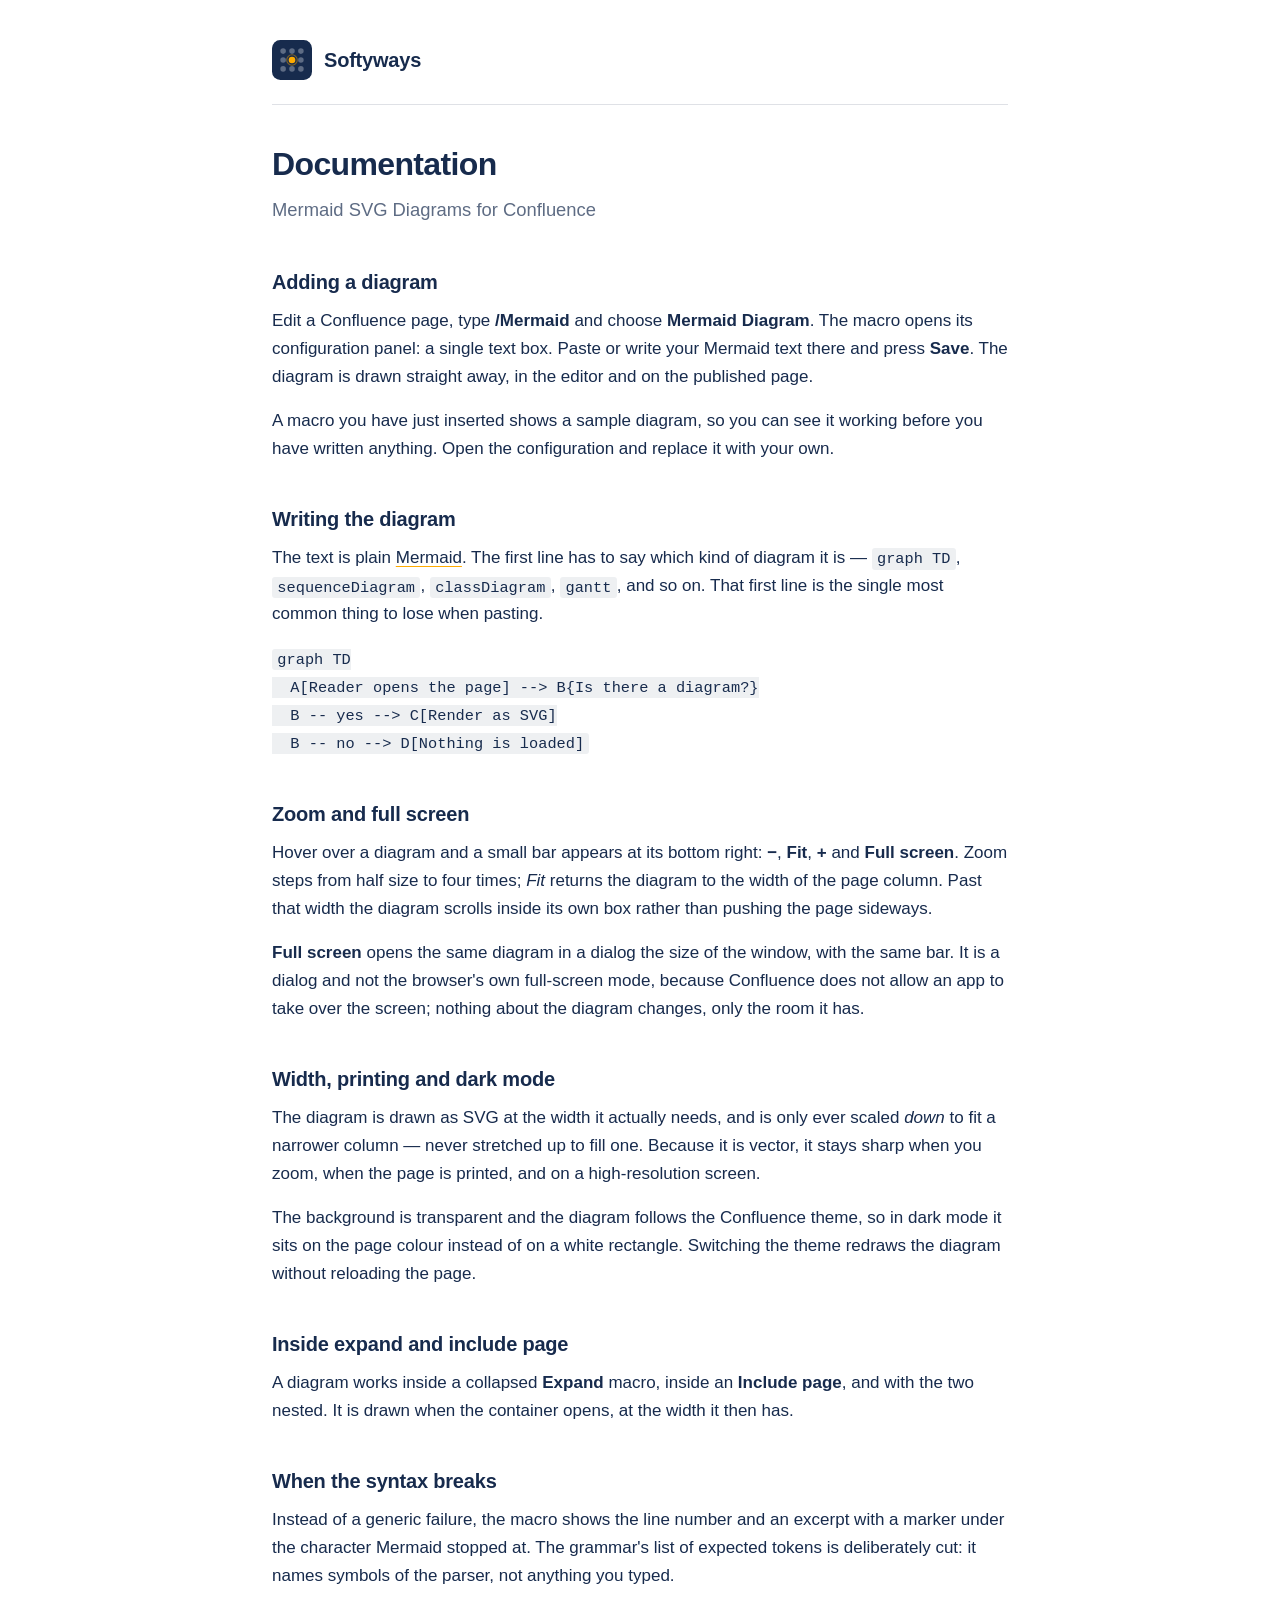
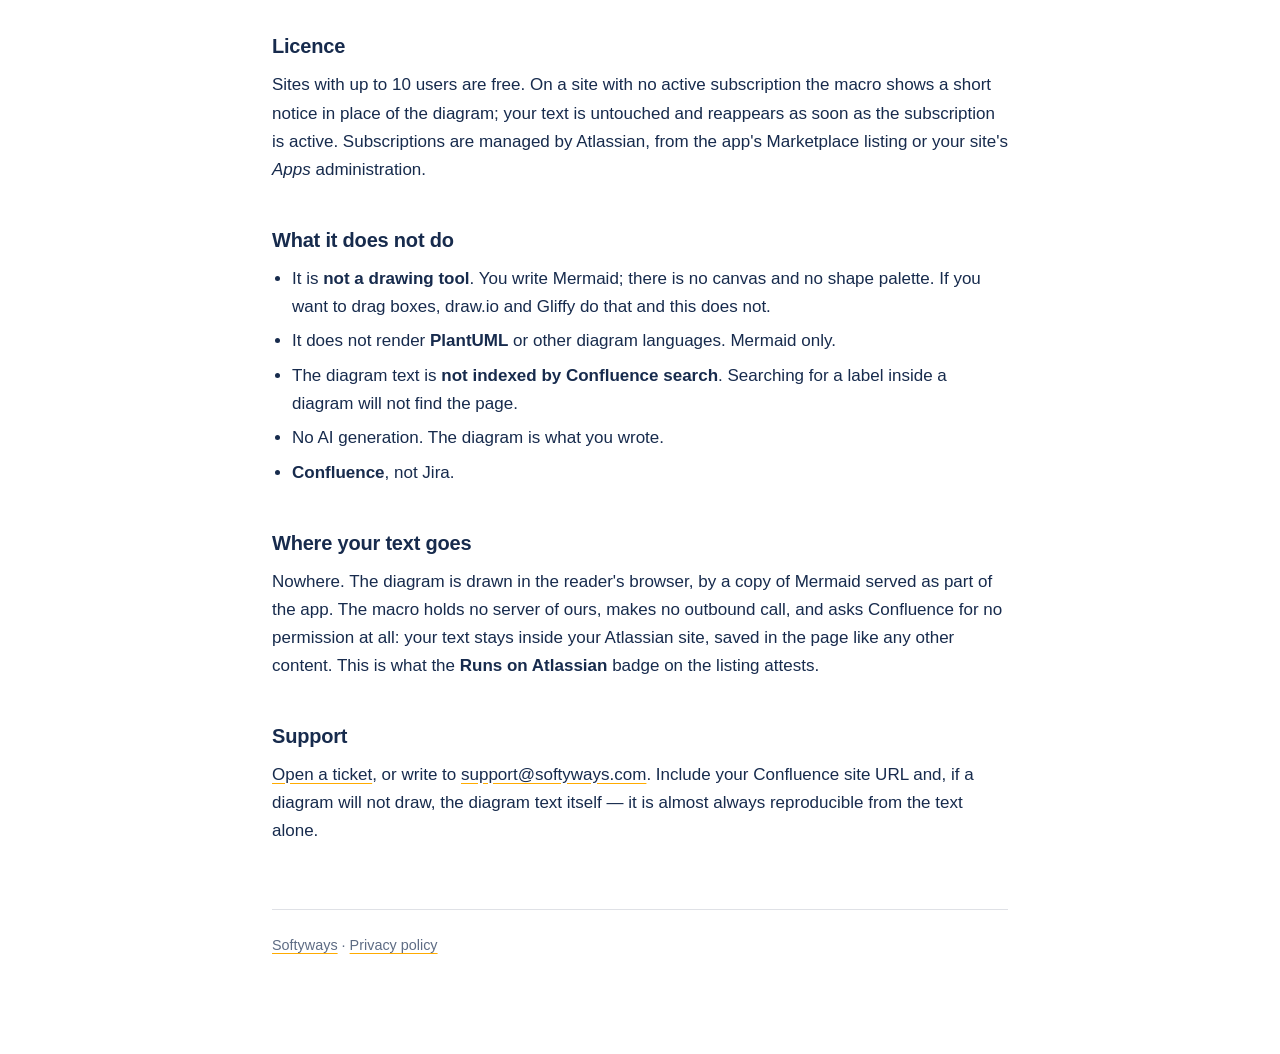
==== documentation-mermaid.html @ 3563610d "Add the documentation page for Mermaid SVG Diagrams Il modulo della versione Marketplace chiede un D" ====
<!doctype html>
<html lang="en">
  <head>
    <meta charset="utf-8" />
    <meta name="viewport" content="width=device-width, initial-scale=1" />
    <title>Documentation — Mermaid SVG Diagrams for Confluence</title>
    <meta
      name="description"
      content="How to add a Mermaid diagram to a Confluence page, how zoom and full screen work, what happens in dark mode and inside containers, and what the app deliberately does not do."
    />
    <link rel="stylesheet" href="style.css" />
  </head>
  <body>
    <header>
      <svg viewBox="0 0 144 144" xmlns="http://www.w3.org/2000/svg" role="img" aria-label="Softyways">
        <rect width="144" height="144" rx="30" fill="#172B4D" />
        <g fill="#5E6C84">
          <circle cx="40" cy="40" r="10" />
          <circle cx="72" cy="40" r="10" />
          <circle cx="104" cy="40" r="10" />
          <circle cx="40" cy="72" r="10" />
          <circle cx="104" cy="72" r="10" />
          <circle cx="40" cy="104" r="10" />
          <circle cx="72" cy="104" r="10" />
          <circle cx="104" cy="104" r="10" />
        </g>
        <circle cx="72" cy="72" r="19" fill="none" stroke="#FFAB00" stroke-width="4" opacity="0.45" />
        <circle cx="72" cy="72" r="12" fill="#FFAB00" />
      </svg>
      <a href="./">Softyways</a>
    </header>

    <main>
      <h1>Documentation</h1>
      <p class="lead">Mermaid SVG Diagrams for Confluence</p>

      <h2>Adding a diagram</h2>
      <p>
        Edit a Confluence page, type <strong>/Mermaid</strong> and choose <strong>Mermaid Diagram</strong>. The macro
        opens its configuration panel: a single text box. Paste or write your Mermaid text there and press
        <strong>Save</strong>. The diagram is drawn straight away, in the editor and on the published page.
      </p>
      <p>
        A macro you have just inserted shows a sample diagram, so you can see it working before you have written
        anything. Open the configuration and replace it with your own.
      </p>

      <h2>Writing the diagram</h2>
      <p>
        The text is plain <a href="https://mermaid.js.org/">Mermaid</a>. The first line has to say which kind of diagram
        it is — <code>graph TD</code>, <code>sequenceDiagram</code>, <code>classDiagram</code>, <code>gantt</code>, and
        so on. That first line is the single most common thing to lose when pasting.
      </p>
      <pre><code>graph TD
  A[Reader opens the page] --&gt; B{Is there a diagram?}
  B -- yes --&gt; C[Render as SVG]
  B -- no --&gt; D[Nothing is loaded]</code></pre>

      <h2>Zoom and full screen</h2>
      <p>
        Hover over a diagram and a small bar appears at its bottom right: <strong>−</strong>, <strong>Fit</strong>,
        <strong>+</strong> and <strong>Full screen</strong>. Zoom steps from half size to four times; <em>Fit</em>
        returns the diagram to the width of the page column. Past that width the diagram scrolls inside its own box
        rather than pushing the page sideways.
      </p>
      <p>
        <strong>Full screen</strong> opens the same diagram in a dialog the size of the window, with the same bar. It is
        a dialog and not the browser's own full-screen mode, because Confluence does not allow an app to take over the
        screen; nothing about the diagram changes, only the room it has.
      </p>

      <h2>Width, printing and dark mode</h2>
      <p>
        The diagram is drawn as SVG at the width it actually needs, and is only ever scaled <em>down</em> to fit a
        narrower column — never stretched up to fill one. Because it is vector, it stays sharp when you zoom, when the
        page is printed, and on a high-resolution screen.
      </p>
      <p>
        The background is transparent and the diagram follows the Confluence theme, so in dark mode it sits on the page
        colour instead of on a white rectangle. Switching the theme redraws the diagram without reloading the page.
      </p>

      <h2>Inside expand and include page</h2>
      <p>
        A diagram works inside a collapsed <strong>Expand</strong> macro, inside an <strong>Include page</strong>, and
        with the two nested. It is drawn when the container opens, at the width it then has.
      </p>

      <h2>When the syntax breaks</h2>
      <p>
        Instead of a generic failure, the macro shows the line number and an excerpt with a marker under the character
        Mermaid stopped at. The grammar's list of expected tokens is deliberately cut: it names symbols of the parser,
        not anything you typed.
      </p>

      <h2>Licence</h2>
      <p>
        Sites with up to 10 users are free. On a site with no active subscription the macro shows a short notice in
        place of the diagram; your text is untouched and reappears as soon as the subscription is active. Subscriptions
        are managed by Atlassian, from the app's Marketplace listing or your site's <em>Apps</em> administration.
      </p>

      <h2>What it does not do</h2>
      <ul>
        <li>
          It is <strong>not a drawing tool</strong>. You write Mermaid; there is no canvas and no shape palette. If you
          want to drag boxes, draw.io and Gliffy do that and this does not.
        </li>
        <li>It does not render <strong>PlantUML</strong> or other diagram languages. Mermaid only.</li>
        <li>
          The diagram text is <strong>not indexed by Confluence search</strong>. Searching for a label inside a diagram
          will not find the page.
        </li>
        <li>No AI generation. The diagram is what you wrote.</li>
        <li><strong>Confluence</strong>, not Jira.</li>
      </ul>

      <h2>Where your text goes</h2>
      <p>
        Nowhere. The diagram is drawn in the reader's browser, by a copy of Mermaid served as part of the app. The macro
        holds no server of ours, makes no outbound call, and asks Confluence for no permission at all: your text stays
        inside your Atlassian site, saved in the page like any other content. This is what the
        <strong>Runs on Atlassian</strong> badge on the listing attests.
      </p>

      <h2>Support</h2>
      <p>
        <a href="https://andysoftydev.atlassian.net/servicedesk/customer/portal/1">Open a ticket</a>, or write to
        <a href="mailto:support@softyways.com">support@softyways.com</a>. Include your Confluence site URL and, if a
        diagram will not draw, the diagram text itself — it is almost always reproducible from the text alone.
      </p>
    </main>

    <footer>
      <p><a href="./">Softyways</a> · <a href="privacy-mermaid.html">Privacy policy</a></p>
    </footer>
  </body>
</html>
---- style.css ----
/*
 * One stylesheet for the whole site. No framework, no fonts to fetch: the two
 * pages here exist to be read by a compliance reviewer and by Atlassian's app
 * reviewer, and both should get them instantly on any connection.
 */

:root {
  --ink: #172b4d;
  --muted: #5e6c84;
  --line: #dfe1e6;
  --accent: #ffab00;
  --paper: #ffffff;
}

@media (prefers-color-scheme: dark) {
  :root {
    --ink: #e6edf7;
    --muted: #9fb0c9;
    --line: #2c3e5d;
    --paper: #10182a;
  }
}

* {
  box-sizing: border-box;
}

body {
  margin: 0;
  padding: 0 1.25rem 5rem;
  background: var(--paper);
  color: var(--ink);
  font: 17px/1.65 -apple-system, "Segoe UI", Roboto, Helvetica, Arial, sans-serif;
  -webkit-text-size-adjust: 100%;
}

main,
header {
  max-width: 46rem;
  margin: 0 auto;
}

header {
  display: flex;
  align-items: center;
  gap: 0.75rem;
  padding: 2.5rem 0 1.5rem;
  border-bottom: 1px solid var(--line);
  margin-bottom: 2.5rem;
}

header svg {
  width: 40px;
  height: 40px;
  flex: none;
}

header a {
  color: inherit;
  text-decoration: none;
  font-weight: 700;
  font-size: 1.25rem;
  letter-spacing: -0.01em;
}

h1 {
  font-size: 2rem;
  line-height: 1.2;
  letter-spacing: -0.02em;
  margin: 0 0 0.75rem;
}

h2 {
  font-size: 1.25rem;
  margin: 2.5rem 0 0.5rem;
  letter-spacing: -0.01em;
}

h3 {
  font-size: 1.05rem;
  margin: 1.75rem 0 0.35rem;
}

p,
ul {
  margin: 0 0 1rem;
}

ul {
  padding-left: 1.25rem;
}

li {
  margin-bottom: 0.4rem;
}

a {
  color: inherit;
  text-decoration-color: var(--accent);
  text-underline-offset: 3px;
}

.lead {
  font-size: 1.15rem;
  color: var(--muted);
}

.date {
  color: var(--muted);
  font-size: 0.9rem;
}

.callout {
  border-left: 3px solid var(--accent);
  padding: 0.75rem 0 0.75rem 1rem;
  margin: 1.5rem 0;
  background: color-mix(in srgb, var(--accent) 7%, transparent);
}

.callout p:last-child {
  margin-bottom: 0;
}

/* Wide content must scroll inside itself, never push the page sideways. */
.scroll {
  overflow-x: auto;
  margin: 0 0 1.25rem;
}

table {
  border-collapse: collapse;
  width: 100%;
  min-width: 34rem;
  font-size: 0.95rem;
}

th,
td {
  text-align: left;
  vertical-align: top;
  padding: 0.6rem 0.75rem;
  border-bottom: 1px solid var(--line);
}

th {
  font-weight: 600;
  background: color-mix(in srgb, var(--ink) 5%, transparent);
}

code {
  font-family: ui-monospace, SFMono-Regular, Menlo, Consolas, monospace;
  font-size: 0.9em;
  background: color-mix(in srgb, var(--ink) 7%, transparent);
  padding: 0.1em 0.35em;
  border-radius: 3px;
}

footer {
  max-width: 46rem;
  margin: 4rem auto 0;
  padding-top: 1.5rem;
  border-top: 1px solid var(--line);
  color: var(--muted);
  font-size: 0.9rem;
}
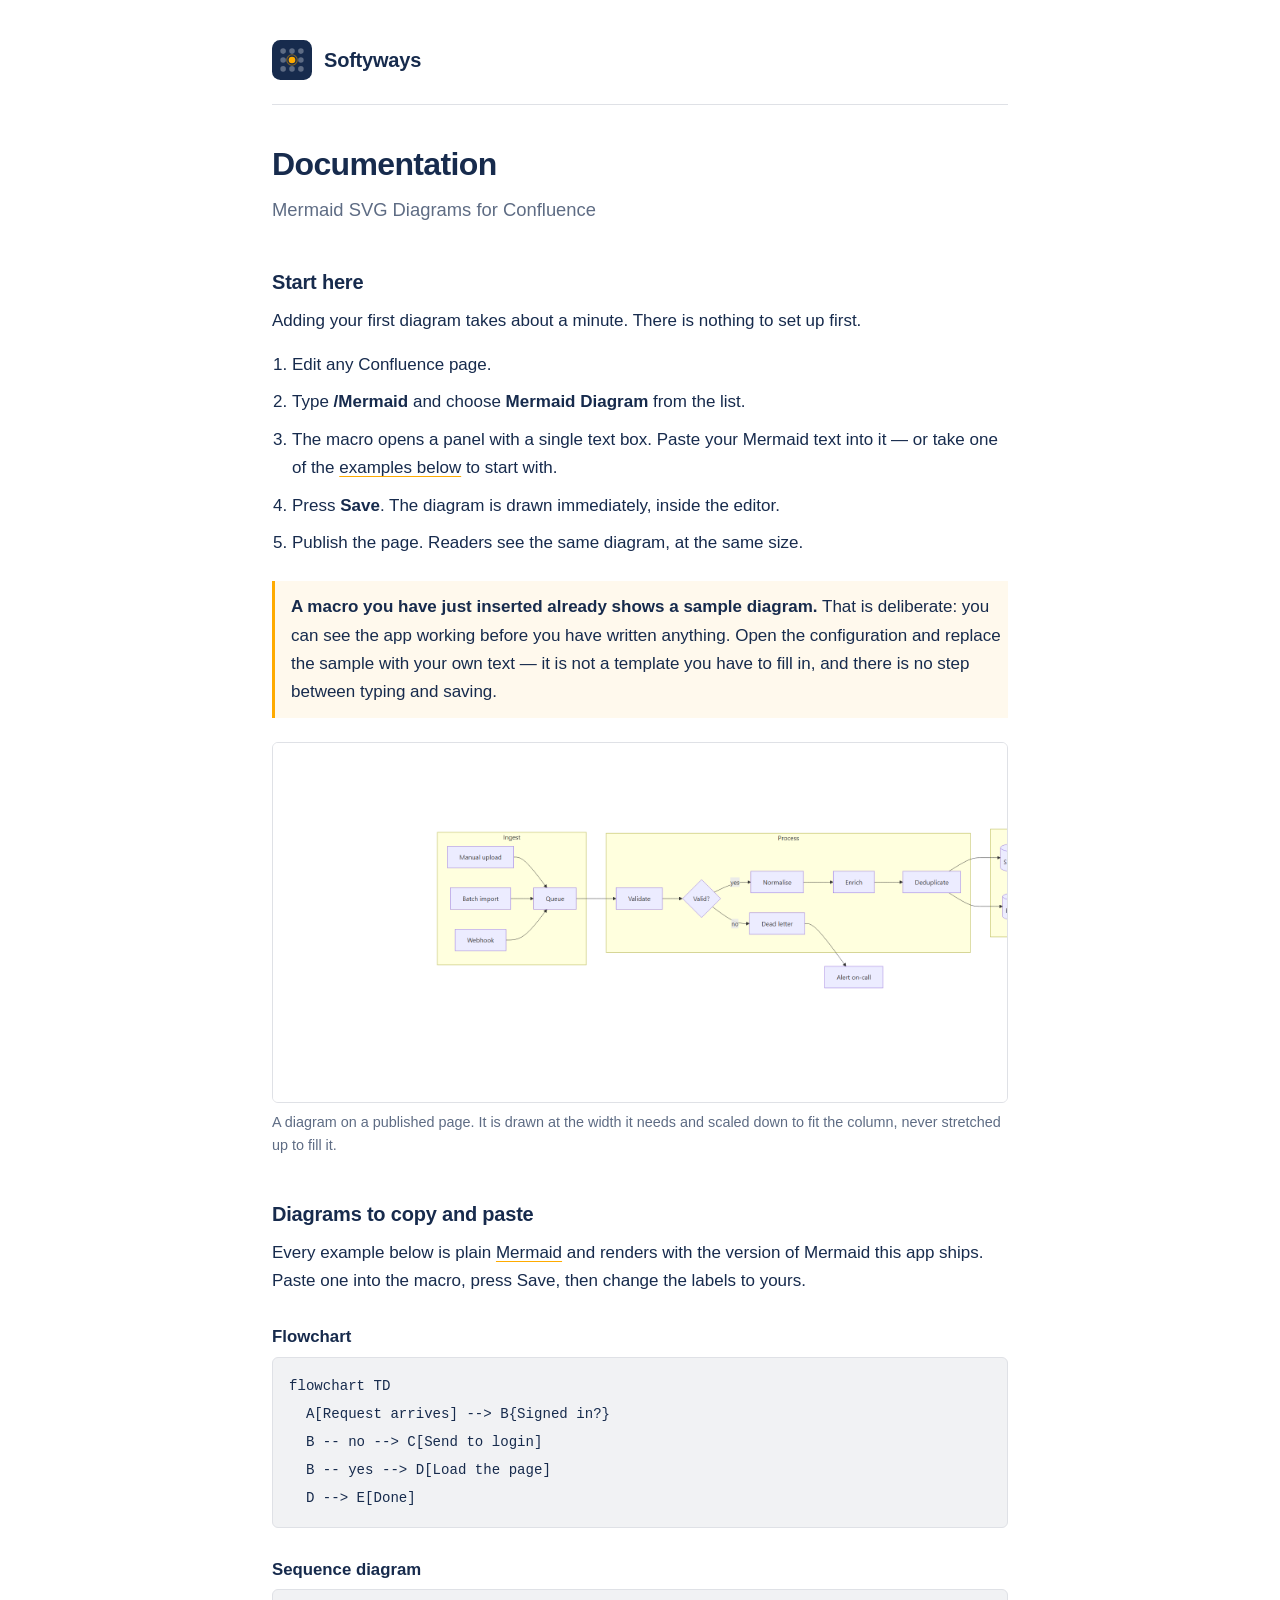
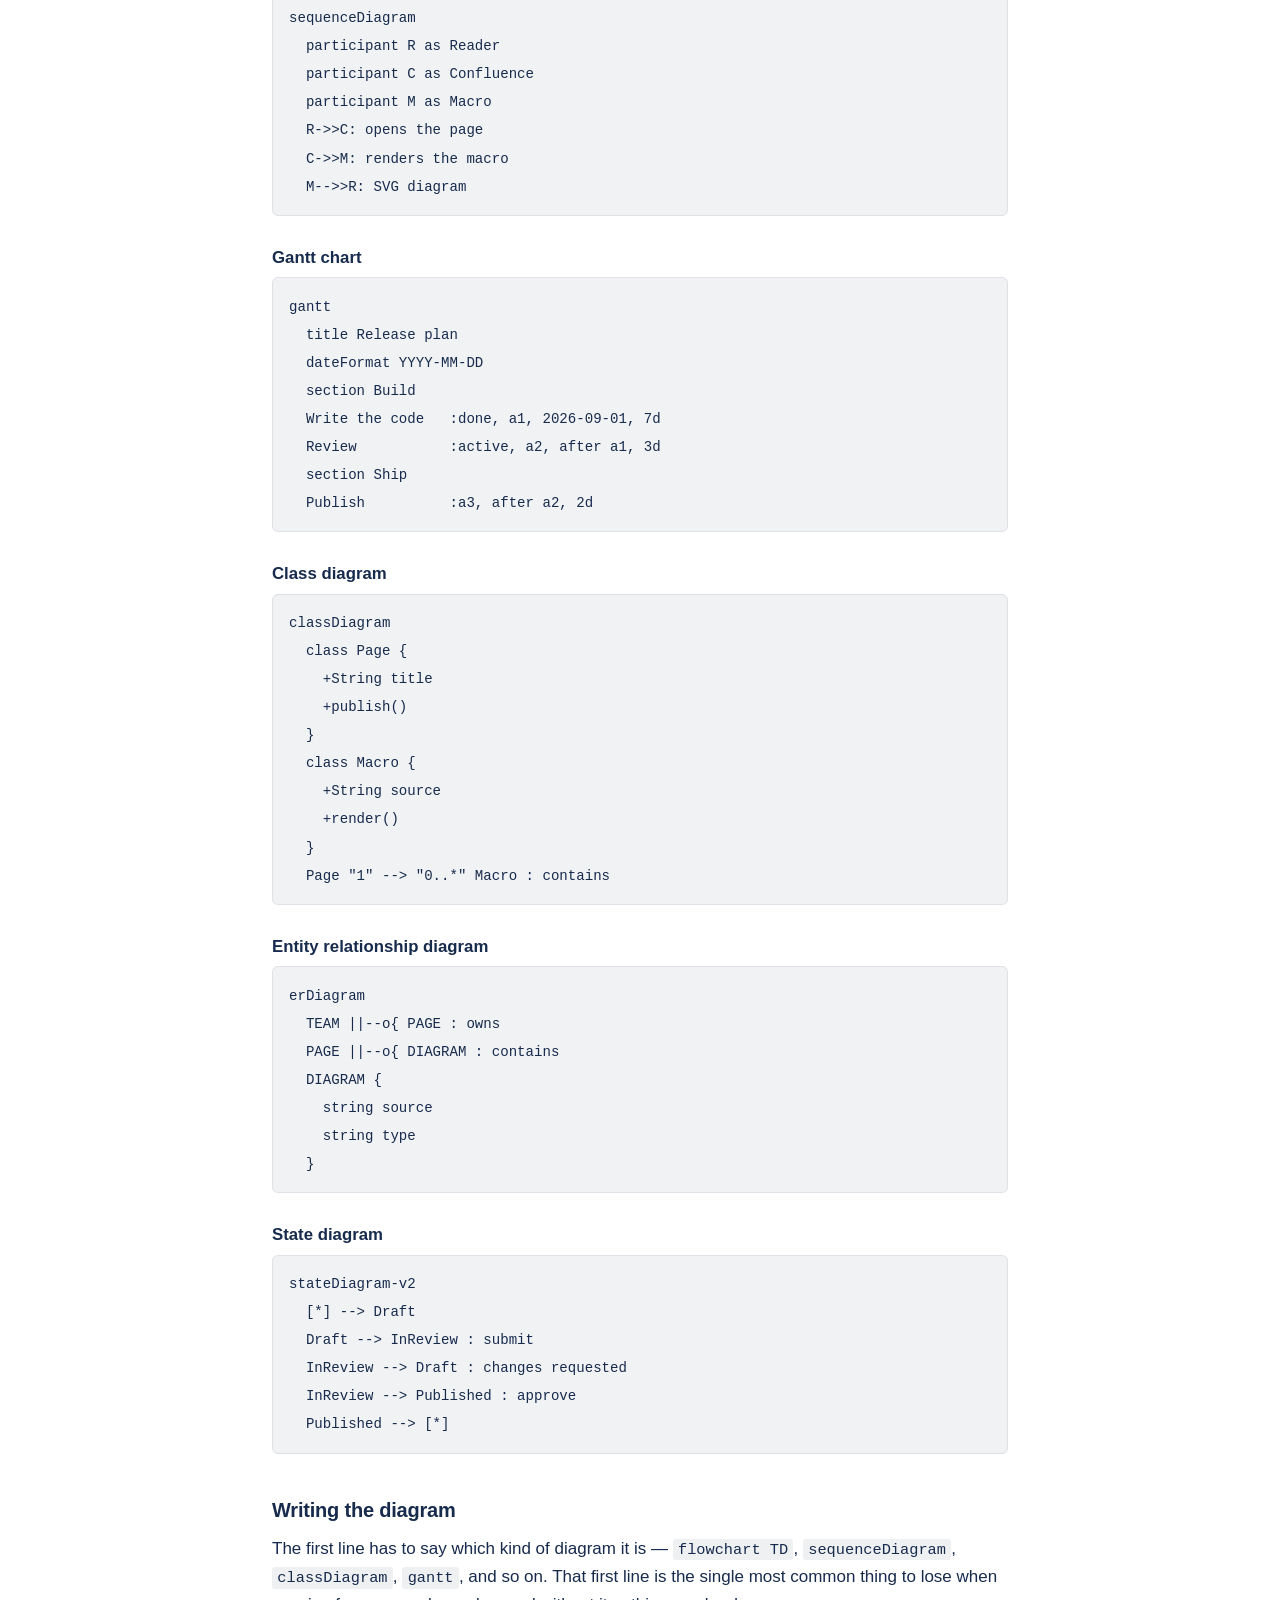
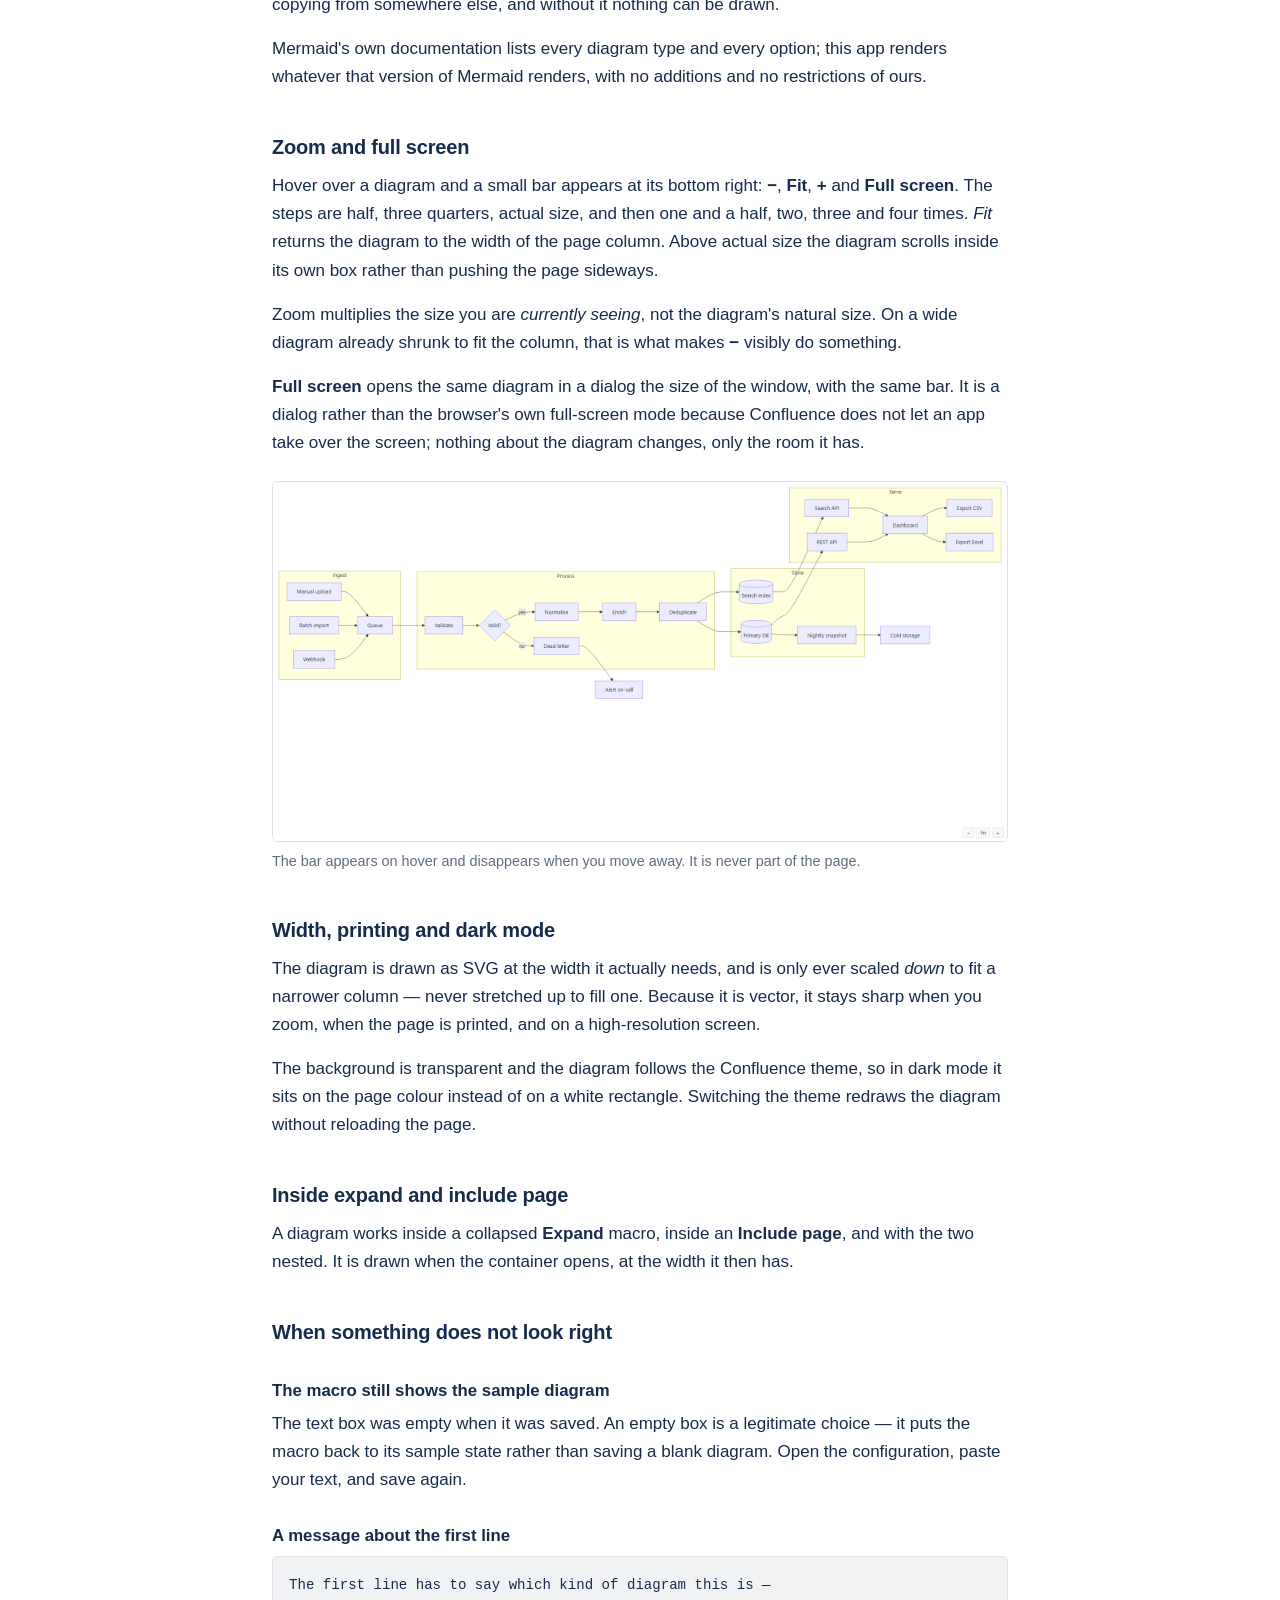
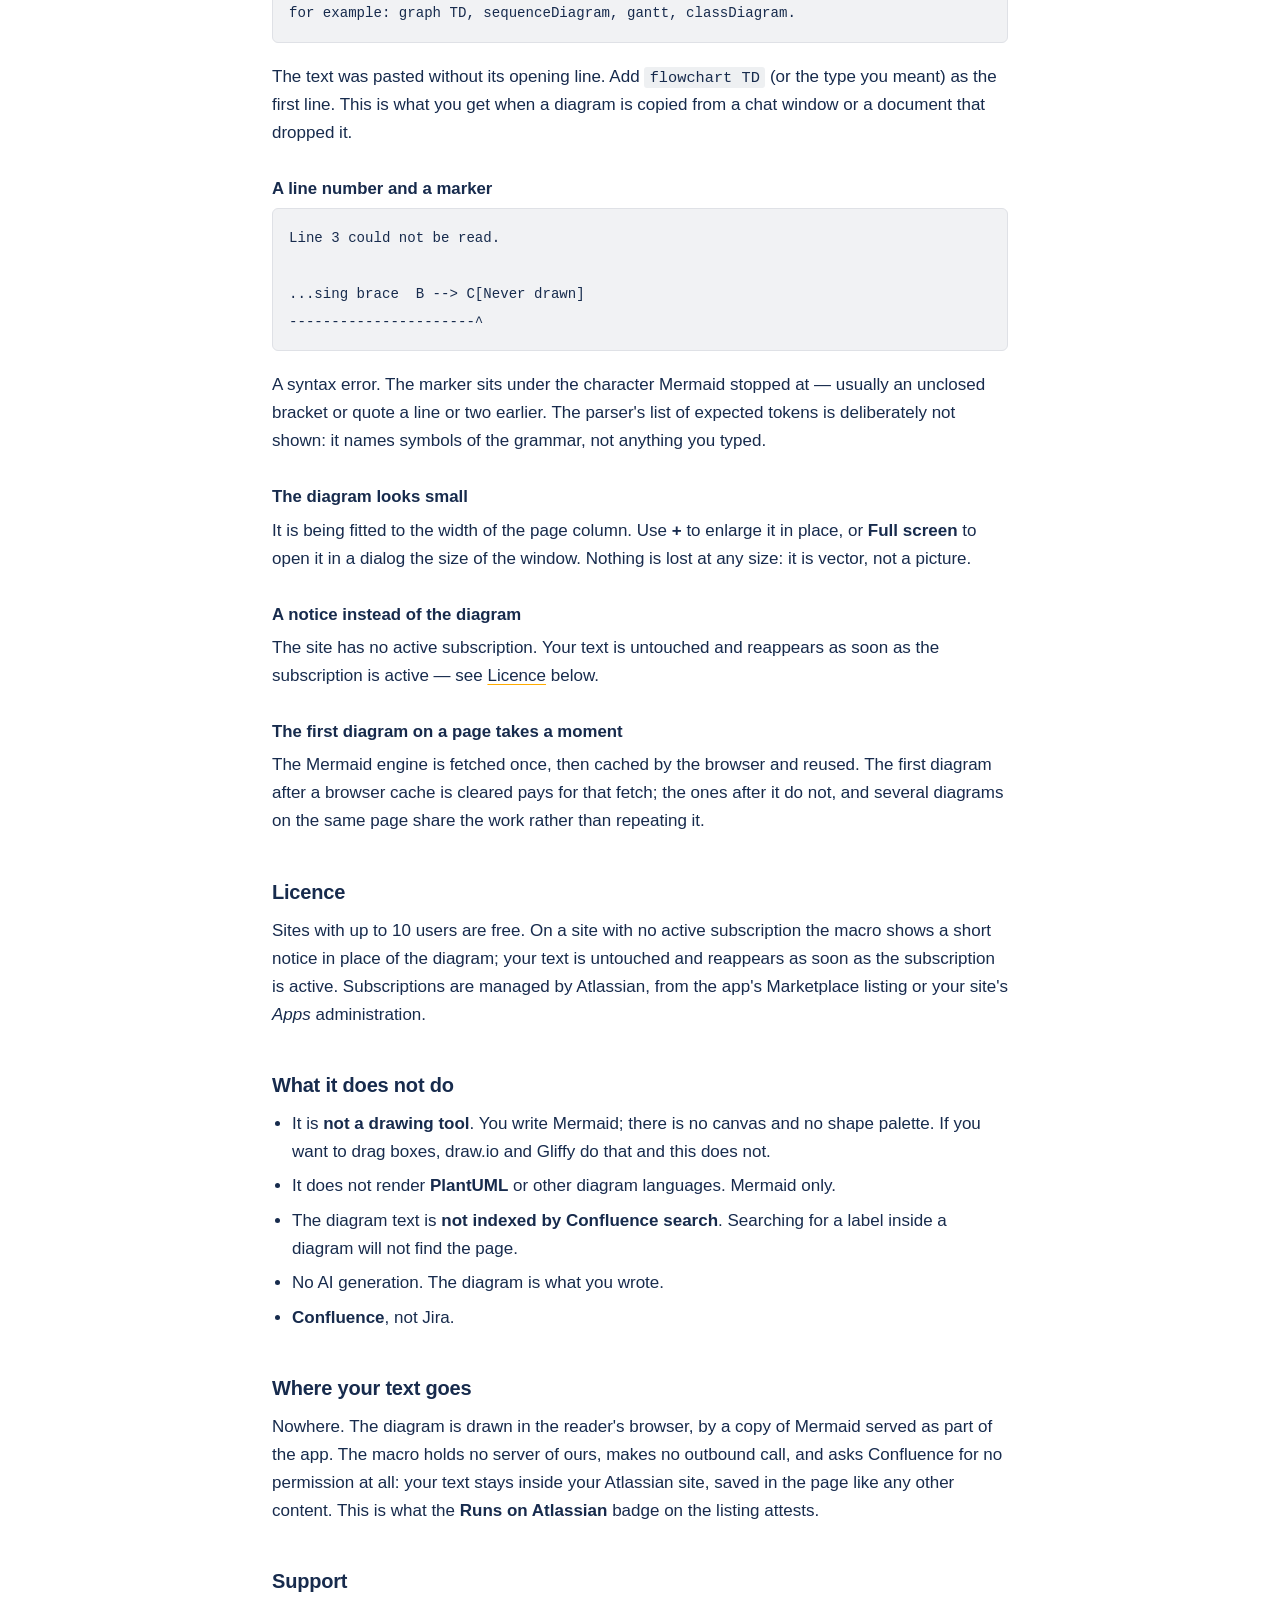
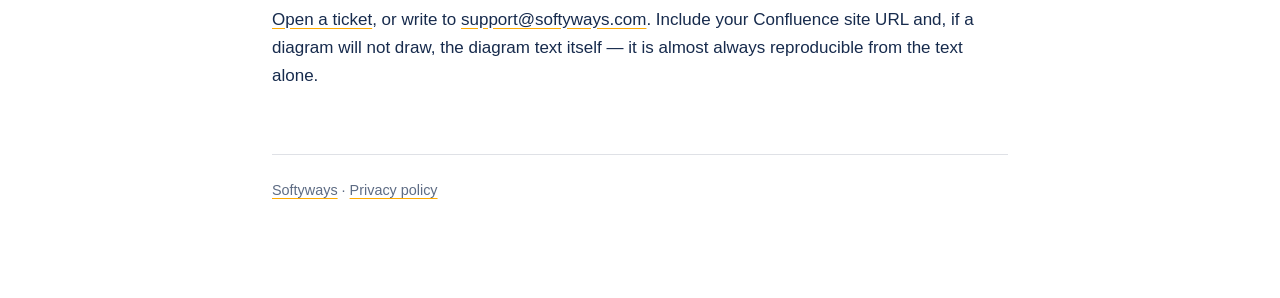
==== commit b5333d20: "Documentazione Mermaid: da accurata a usabile La pagina diceva cose vere ma non serviva a chi ha app" ====
--- a/documentation-mermaid.html
+++ b/documentation-mermaid.html
@@ -6,7 +6,7 @@
     <title>Documentation — Mermaid SVG Diagrams for Confluence</title>
     <meta
       name="description"
-      content="How to add a Mermaid diagram to a Confluence page, how zoom and full screen work, what happens in dark mode and inside containers, and what the app deliberately does not do."
+      content="How to add a Mermaid diagram to a Confluence page in under a minute, diagrams you can copy and paste, how zoom and full screen work, what happens in dark mode and inside containers, and what to do when nothing appears."
     />
     <link rel="stylesheet" href="style.css" />
   </head>
@@ -34,42 +34,140 @@
       <h1>Documentation</h1>
       <p class="lead">Mermaid SVG Diagrams for Confluence</p>
 
-      <h2>Adding a diagram</h2>
-      <p>
-        Edit a Confluence page, type <strong>/Mermaid</strong> and choose <strong>Mermaid Diagram</strong>. The macro
-        opens its configuration panel: a single text box. Paste or write your Mermaid text there and press
-        <strong>Save</strong>. The diagram is drawn straight away, in the editor and on the published page.
-      </p>
-      <p>
-        A macro you have just inserted shows a sample diagram, so you can see it working before you have written
-        anything. Open the configuration and replace it with your own.
-      </p>
-
-      <h2>Writing the diagram</h2>
-      <p>
-        The text is plain <a href="https://mermaid.js.org/">Mermaid</a>. The first line has to say which kind of diagram
-        it is — <code>graph TD</code>, <code>sequenceDiagram</code>, <code>classDiagram</code>, <code>gantt</code>, and
-        so on. That first line is the single most common thing to lose when pasting.
-      </p>
-      <pre><code>graph TD
-  A[Reader opens the page] --&gt; B{Is there a diagram?}
-  B -- yes --&gt; C[Render as SVG]
-  B -- no --&gt; D[Nothing is loaded]</code></pre>
-
-      <h2>Zoom and full screen</h2>
+      <h2 id="start">Start here</h2>
+      <p>Adding your first diagram takes about a minute. There is nothing to set up first.</p>
+      <ol>
+        <li>Edit any Confluence page.</li>
+        <li>
+          Type <strong>/Mermaid</strong> and choose <strong>Mermaid Diagram</strong> from the list.
+        </li>
+        <li>
+          The macro opens a panel with a single text box. Paste your Mermaid text into it — or take one of the
+          <a href="#examples">examples below</a> to start with.
+        </li>
+        <li>Press <strong>Save</strong>. The diagram is drawn immediately, inside the editor.</li>
+        <li>Publish the page. Readers see the same diagram, at the same size.</li>
+      </ol>
+
+      <div class="callout">
+        <p>
+          <strong>A macro you have just inserted already shows a sample diagram.</strong> That is deliberate: you can
+          see the app working before you have written anything. Open the configuration and replace the sample with your
+          own text — it is not a template you have to fill in, and there is no step between typing and saving.
+        </p>
+      </div>
+
+      <figure>
+        <img
+          src="doc-mermaid-page.png"
+          alt="A flowchart rendered on a Confluence page, filling the width of the column"
+          loading="lazy"
+        />
+        <figcaption>
+          A diagram on a published page. It is drawn at the width it needs and scaled down to fit the column, never
+          stretched up to fill it.
+        </figcaption>
+      </figure>
+
+      <h2 id="examples">Diagrams to copy and paste</h2>
+      <p>
+        Every example below is plain <a href="https://mermaid.js.org/">Mermaid</a> and renders with the version of
+        Mermaid this app ships. Paste one into the macro, press Save, then change the labels to yours.
+      </p>
+
+      <h3>Flowchart</h3>
+      <pre><code>flowchart TD
+  A[Request arrives] --&gt; B{Signed in?}
+  B -- no --&gt; C[Send to login]
+  B -- yes --&gt; D[Load the page]
+  D --&gt; E[Done]</code></pre>
+
+      <h3>Sequence diagram</h3>
+      <pre><code>sequenceDiagram
+  participant R as Reader
+  participant C as Confluence
+  participant M as Macro
+  R-&gt;&gt;C: opens the page
+  C-&gt;&gt;M: renders the macro
+  M--&gt;&gt;R: SVG diagram</code></pre>
+
+      <h3>Gantt chart</h3>
+      <pre><code>gantt
+  title Release plan
+  dateFormat YYYY-MM-DD
+  section Build
+  Write the code   :done, a1, 2026-09-01, 7d
+  Review           :active, a2, after a1, 3d
+  section Ship
+  Publish          :a3, after a2, 2d</code></pre>
+
+      <h3>Class diagram</h3>
+      <pre><code>classDiagram
+  class Page {
+    +String title
+    +publish()
+  }
+  class Macro {
+    +String source
+    +render()
+  }
+  Page "1" --&gt; "0..*" Macro : contains</code></pre>
+
+      <h3>Entity relationship diagram</h3>
+      <pre><code>erDiagram
+  TEAM ||--o{ PAGE : owns
+  PAGE ||--o{ DIAGRAM : contains
+  DIAGRAM {
+    string source
+    string type
+  }</code></pre>
+
+      <h3>State diagram</h3>
+      <pre><code>stateDiagram-v2
+  [*] --&gt; Draft
+  Draft --&gt; InReview : submit
+  InReview --&gt; Draft : changes requested
+  InReview --&gt; Published : approve
+  Published --&gt; [*]</code></pre>
+
+      <h2 id="writing">Writing the diagram</h2>
+      <p>
+        The first line has to say which kind of diagram it is — <code>flowchart TD</code>,
+        <code>sequenceDiagram</code>, <code>classDiagram</code>, <code>gantt</code>, and so on. That first line is the
+        single most common thing to lose when copying from somewhere else, and without it nothing can be drawn.
+      </p>
+      <p>
+        Mermaid's own documentation lists every diagram type and every option; this app renders whatever that version
+        of Mermaid renders, with no additions and no restrictions of ours.
+      </p>
+
+      <h2 id="zoom">Zoom and full screen</h2>
       <p>
         Hover over a diagram and a small bar appears at its bottom right: <strong>−</strong>, <strong>Fit</strong>,
-        <strong>+</strong> and <strong>Full screen</strong>. Zoom steps from half size to four times; <em>Fit</em>
-        returns the diagram to the width of the page column. Past that width the diagram scrolls inside its own box
-        rather than pushing the page sideways.
+        <strong>+</strong> and <strong>Full screen</strong>. The steps are half, three quarters, actual size, and then
+        one and a half, two, three and four times. <em>Fit</em> returns the diagram to the width of the page column.
+        Above actual size the diagram scrolls inside its own box rather than pushing the page sideways.
+      </p>
+      <p>
+        Zoom multiplies the size you are <em>currently seeing</em>, not the diagram's natural size. On a wide diagram
+        already shrunk to fit the column, that is what makes <strong>−</strong> visibly do something.
       </p>
       <p>
         <strong>Full screen</strong> opens the same diagram in a dialog the size of the window, with the same bar. It is
-        a dialog and not the browser's own full-screen mode, because Confluence does not allow an app to take over the
+        a dialog rather than the browser's own full-screen mode because Confluence does not let an app take over the
         screen; nothing about the diagram changes, only the room it has.
       </p>
 
-      <h2>Width, printing and dark mode</h2>
+      <figure>
+        <img
+          src="doc-mermaid-zoom.png"
+          alt="The zoom bar at the bottom right of a diagram, showing minus, Fit and plus"
+          loading="lazy"
+        />
+        <figcaption>The bar appears on hover and disappears when you move away. It is never part of the page.</figcaption>
+      </figure>
+
+      <h2 id="width">Width, printing and dark mode</h2>
       <p>
         The diagram is drawn as SVG at the width it actually needs, and is only ever scaled <em>down</em> to fit a
         narrower column — never stretched up to fill one. Because it is vector, it stays sharp when you zoom, when the
@@ -80,27 +178,67 @@
         colour instead of on a white rectangle. Switching the theme redraws the diagram without reloading the page.
       </p>
 
-      <h2>Inside expand and include page</h2>
+      <h2 id="containers">Inside expand and include page</h2>
       <p>
         A diagram works inside a collapsed <strong>Expand</strong> macro, inside an <strong>Include page</strong>, and
         with the two nested. It is drawn when the container opens, at the width it then has.
       </p>
 
-      <h2>When the syntax breaks</h2>
-      <p>
-        Instead of a generic failure, the macro shows the line number and an excerpt with a marker under the character
-        Mermaid stopped at. The grammar's list of expected tokens is deliberately cut: it names symbols of the parser,
-        not anything you typed.
-      </p>
-
-      <h2>Licence</h2>
+      <h2 id="trouble">When something does not look right</h2>
+
+      <h3>The macro still shows the sample diagram</h3>
+      <p>
+        The text box was empty when it was saved. An empty box is a legitimate choice — it puts the macro back to its
+        sample state rather than saving a blank diagram. Open the configuration, paste your text, and save again.
+      </p>
+
+      <h3>A message about the first line</h3>
+      <pre><code>The first line has to say which kind of diagram this is —
+for example: graph TD, sequenceDiagram, gantt, classDiagram.</code></pre>
+      <p>
+        The text was pasted without its opening line. Add <code>flowchart TD</code> (or the type you meant) as the first
+        line. This is what you get when a diagram is copied from a chat window or a document that dropped it.
+      </p>
+
+      <h3>A line number and a marker</h3>
+      <pre><code>Line 3 could not be read.
+
+...sing brace  B --&gt; C[Never drawn]
+----------------------^</code></pre>
+      <p>
+        A syntax error. The marker sits under the character Mermaid stopped at — usually an unclosed bracket or quote a
+        line or two earlier. The parser's list of expected tokens is deliberately not shown: it names symbols of the
+        grammar, not anything you typed.
+      </p>
+
+      <h3>The diagram looks small</h3>
+      <p>
+        It is being fitted to the width of the page column. Use <strong>+</strong> to enlarge it in place, or
+        <strong>Full screen</strong> to open it in a dialog the size of the window. Nothing is lost at any size: it is
+        vector, not a picture.
+      </p>
+
+      <h3>A notice instead of the diagram</h3>
+      <p>
+        The site has no active subscription. Your text is untouched and reappears as soon as the subscription is
+        active — see <a href="#licence">Licence</a> below.
+      </p>
+
+      <h3>The first diagram on a page takes a moment</h3>
+      <p>
+        The Mermaid engine is fetched once, then cached by the browser and reused. The first diagram after a browser
+        cache is cleared pays for that fetch; the ones after it do not, and several diagrams on the same page share the
+        work rather than repeating it.
+      </p>
+
+      <h2 id="licence">Licence</h2>
       <p>
         Sites with up to 10 users are free. On a site with no active subscription the macro shows a short notice in
         place of the diagram; your text is untouched and reappears as soon as the subscription is active. Subscriptions
         are managed by Atlassian, from the app's Marketplace listing or your site's <em>Apps</em> administration.
       </p>
 
-      <h2>What it does not do</h2>
+      <h2 id="not">What it does not do</h2>
       <ul>
         <li>
           It is <strong>not a drawing tool</strong>. You write Mermaid; there is no canvas and no shape palette. If you
@@ -115,7 +253,7 @@
         <li><strong>Confluence</strong>, not Jira.</li>
       </ul>
 
-      <h2>Where your text goes</h2>
+      <h2 id="data">Where your text goes</h2>
       <p>
         Nowhere. The diagram is drawn in the reader's browser, by a copy of Mermaid served as part of the app. The macro
         holds no server of ours, makes no outbound call, and asks Confluence for no permission at all: your text stays
@@ -123,7 +261,7 @@
         <strong>Runs on Atlassian</strong> badge on the listing attests.
       </p>
 
-      <h2>Support</h2>
+      <h2 id="support">Support</h2>
       <p>
         <a href="https://andysoftydev.atlassian.net/servicedesk/customer/portal/1">Open a ticket</a>, or write to
         <a href="mailto:support@softyways.com">support@softyways.com</a>. Include your Confluence site URL and, if a
--- a/style.css
+++ b/style.css
@@ -155,6 +155,52 @@
   border-radius: 3px;
 }
 
+/* Code blocks are meant to be copied: they must not push the page sideways,
+   and on a phone they must not shrink the text to nothing. */
+pre {
+  background: color-mix(in srgb, var(--ink) 6%, transparent);
+  border: 1px solid var(--line);
+  border-radius: 6px;
+  padding: 0.9rem 1rem;
+  overflow-x: auto;
+  margin: 0 0 1.25rem;
+}
+
+pre code {
+  background: none;
+  padding: 0;
+  font-size: 0.88rem;
+  line-height: 1.5;
+}
+
+figure {
+  margin: 1.5rem 0;
+}
+
+figure img {
+  display: block;
+  width: 100%;
+  height: auto;
+  border: 1px solid var(--line);
+  border-radius: 6px;
+}
+
+figcaption {
+  color: var(--muted);
+  font-size: 0.9rem;
+  margin-top: 0.5rem;
+}
+
+/* The numbered path a new user follows; the numbers matter, so they stay. */
+ol {
+  padding-left: 1.25rem;
+  margin: 0 0 1rem;
+}
+
+ol li {
+  margin-bottom: 0.6rem;
+}
+
 footer {
   max-width: 46rem;
   margin: 4rem auto 0;
